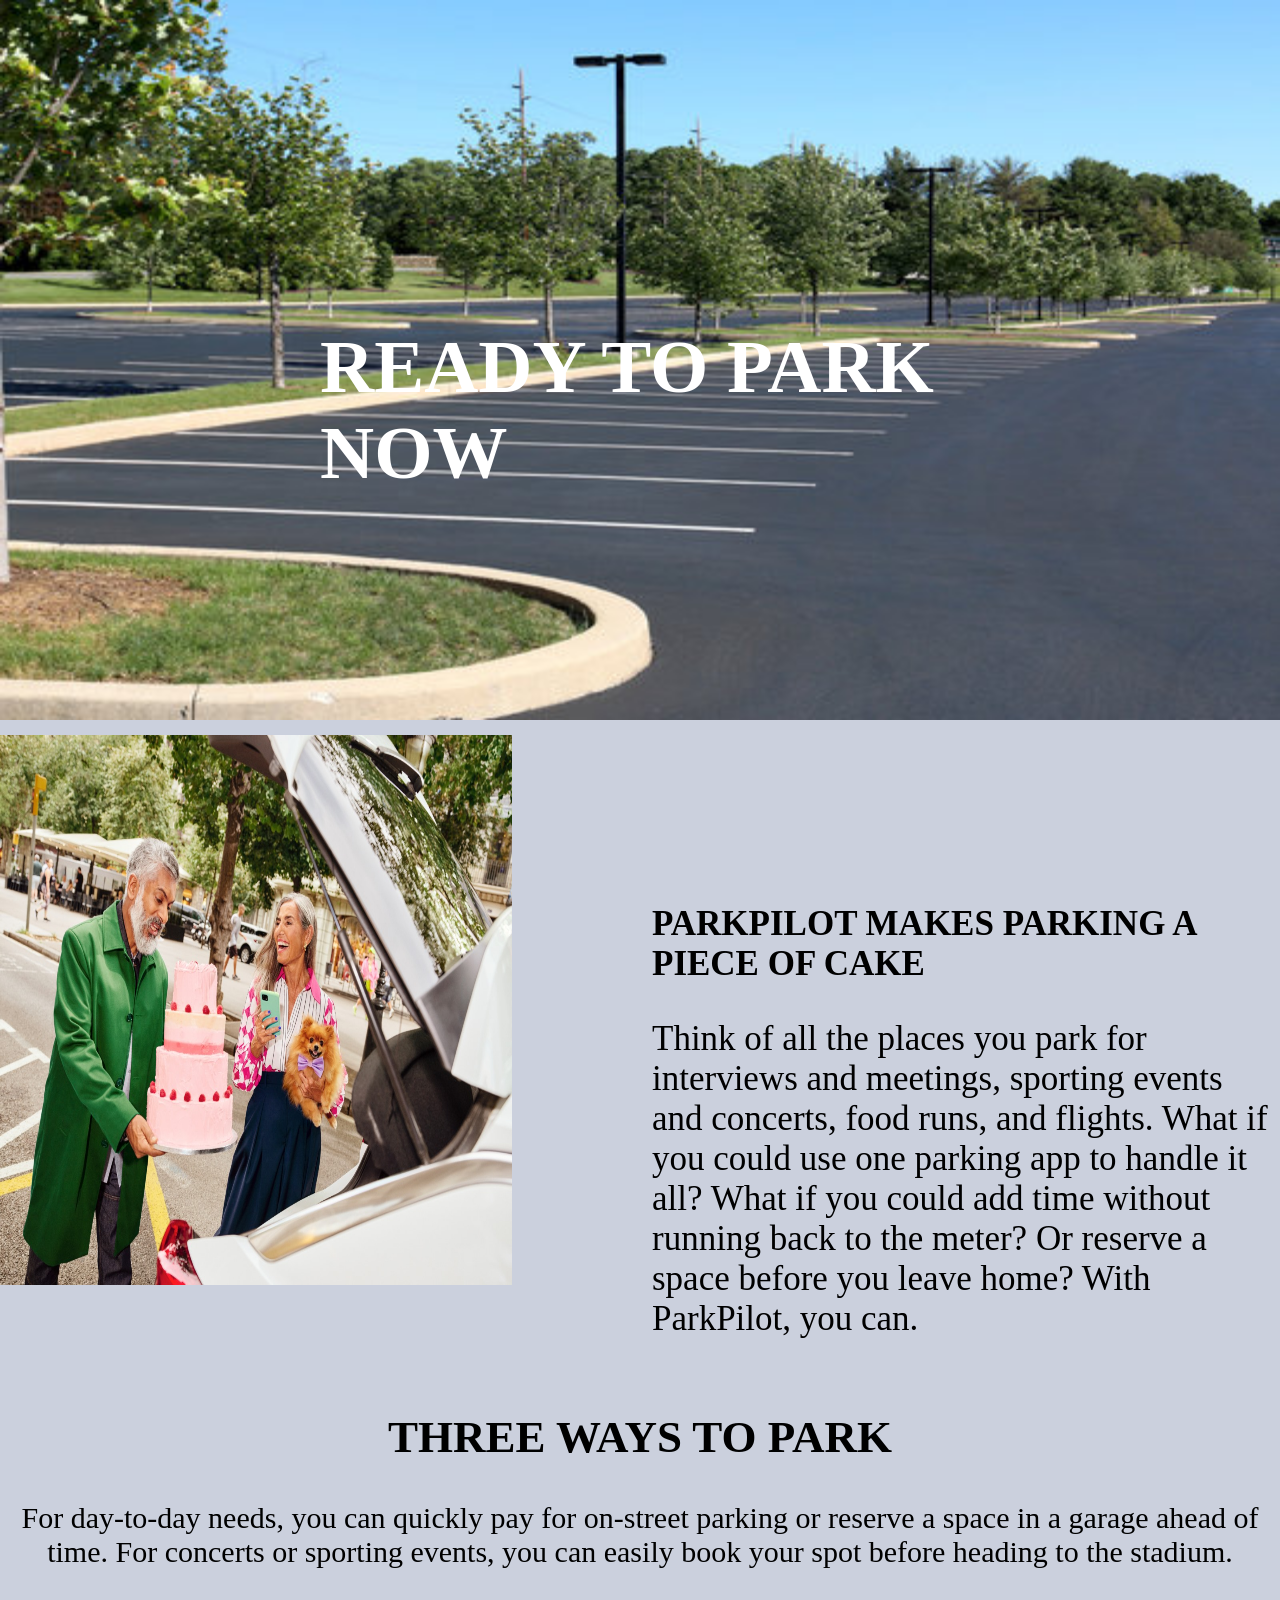
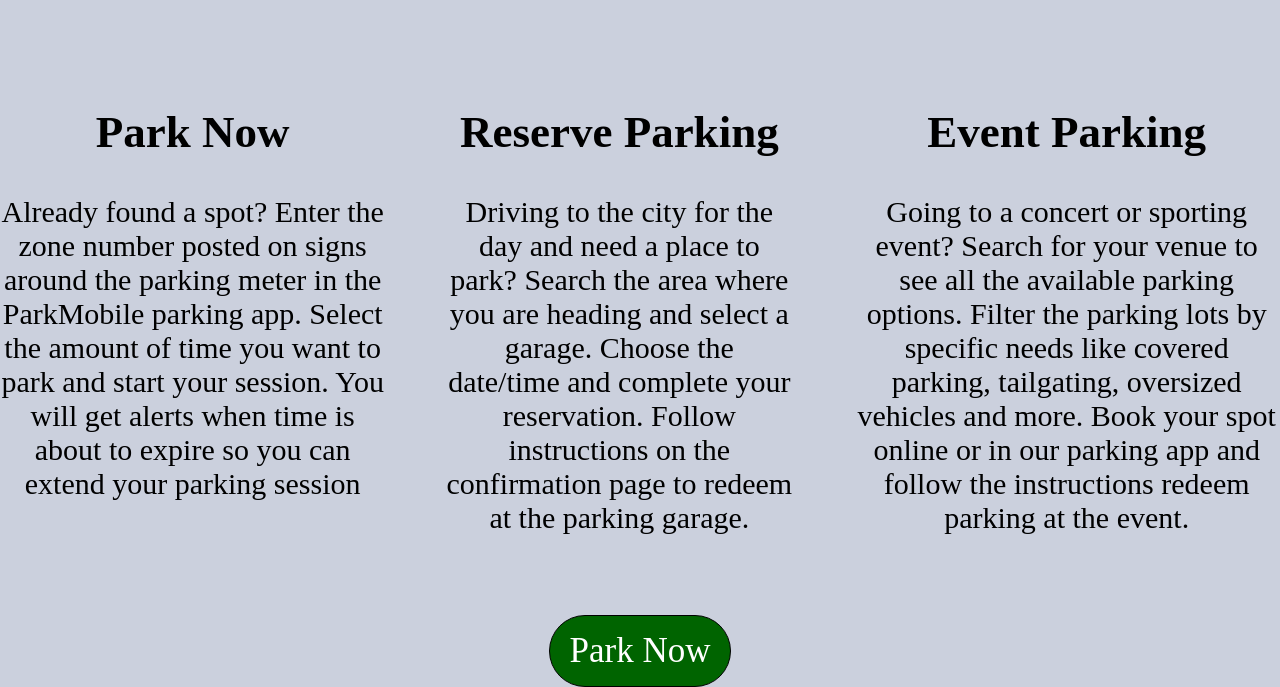
==== Front-End/task-2/about.html @ 46c7918c "Initial commit" ====
<html>
  <head>
    <title>Document</title>
    <link rel="stylesheet" href="style.css" />
  </head>

  <body>
    <div class="aboutSec-1">
      <img
        src="img/360_F_113270995_v0RgIm4UIV0VFJw30vM4ZeptxaeHZOuK.jpg"
        alt=""
      />
      <h1>READY TO PARK NOW</h1>
    </div>

    <div class="aboutSec-2">
      <img
        src="img/WhatsApp Image 2024-05-13 at 02.34.14_1f004443.jpg"
        alt=""
      />

      <div class="textSec-2">
        <h2>PARKPILOT MAKES PARKING A PIECE OF CAKE</h2>
        <p>
          Think of all the places you park for interviews and meetings, sporting
          events and concerts, food runs, and flights. What if you could use one
          parking app to handle it all? What if you could add time without
          running back to the meter? Or reserve a space before you leave home?
          With ParkPilot, you can.
        </p>
      </div>
    </div>

    <div class="textabout">
      <h2>THREE WAYS TO PARK</h2>
      <p>
        For day-to-day needs, you can quickly pay for on-street parking or
        reserve a space in a garage ahead of time. For concerts or sporting
        events, you can easily book your spot before heading to the stadium.
      </p>
    </div>

    <div class="content-box">
      <div>
        <h2>Park Now</h2>
        <p>
          Already found a spot? Enter the zone number posted on signs around the
          parking meter in the ParkMobile parking app. Select the amount of time
          you want to park and start your session. You will get alerts when time
          is about to expire so you can extend your parking session
        </p>
      </div>

      <div>
        <h2>Reserve Parking</h2>
        <p>
          Driving to the city for the day and need a place to park? Search the
          area where you are heading and select a garage. Choose the date/time
          and complete your reservation. Follow instructions on the confirmation
          page to redeem at the parking garage.
        </p>
      </div>

      <div>
        <h2>Event Parking</h2>
        <p>
          Going to a concert or sporting event? Search for your venue to see all
          the available parking options. Filter the parking lots by specific
          needs like covered parking, tailgating, oversized vehicles and more.
          Book your spot online or in our parking app and follow the
          instructions redeem parking at the event.
        </p>
      </div>
    </div>

    <div class="button">
      <a href="form.html" style="text-decoration: none">
        <button class="buttonpark">Park Now</button>
      </a>
    </div>
  </body>
</html>
---- Front-End/task-2/style.css ----
body {
  background-color:#b6bdcfb4;
  
}

.NavPar {
  display: flex;
}

.NavPar a {
  margin-right: 50px;
  margin-top: 10px;
  margin-left: 10px;
  color: black;
  text-decoration: none;
  font-size: 32px;
}

.sec-1{
  position: relative;
}

.Sec-1 img {
  width: 100%;
  height: 550px;
  margin-top: 20px;
}

.Sec-1 h1 {
  position: absolute;
  top: 50%;
  left: 50%;
  transform: translate(-50%, -50%);
  font-size: 80px;
  color: rgb(208, 43, 43);
}

.Sec-2 {
  display: flex;
}

.Sec-2 img {
  width: 600px;
}

.textparkpilot {
  text-align: center;
  margin-top: 200px;
  margin-left: 100px;
  font-size: 25px;
}

.Sec-3 {
  display: flex;
  justify-content: space-around;
}

.Sec-3 img {
  width: 500px;
  height: 400px;
  object-fit: cover;
}

.Sec-3 h3 {
  text-align: center;
  color: rgb(9, 134, 9);
  font-size: 35px;
}




body {
  margin: 0;
}

.aboutSec-1 {
  position: relative;

}

.aboutSec-1 img {
  width: 100%;
  height: 720px;
  margin-bottom: 15px;
  display: block;

}

.aboutSec-1 h1 {
  position: absolute;
  top: 50%;
  left: 50%;
  transform: translate(-50%, -50%);
  font-size: 75px;
  color: white;
}

.aboutSec-2 {
  display: flex;

}

.aboutSec-2 img {
  width: 40%;
  height: 550px;

}

.aboutSec-2 h2 {
  font-size: 35px;
}

.textSec-2 {
  display: block;
  margin-top: 140px;
  margin-left: 140px;
  font-size: 35px;
}


.textabout{
  text-align: center;
  font-size: 30px;
}


.content-box {
  display: flex;
  gap: 60px;

  margin-top: 100px;
  font-size: 30px;
  text-align: center;
}


.button {
  text-align: center;
  margin-top: 50px;

}

.buttonpark {
  background-color: darkgreen;
  color: white;
  font-size: 35px;
  font-family: serif;
  padding: 15px 20px;
  border-radius: 50px;
  border: 1px solid black;
  cursor: pointer;
}

.buttonpark:hover {
  background-color: black;
}




.form-box{
  background-color: #618a9f;
  height: auto;
  margin: 40px auto;
  width: 350px;
  border: 2px solid rgb(0, 0, 0);
  padding: 25px;

}

form {
  display: flex;
  padding: 20px;
  flex-direction: column;


}

label {

  margin-top: 40px;
  font: 20px serif;


}

input {
  width: 70%;
  margin: auto;
  height: 30px;
  margin-top: 20px;
  padding: 5px;
}

.submit {
  margin: 30px auto 0;
  border-radius: 40px;
  font-size: 20px ;
  color: white;
  background-color: rgb(4, 30, 44);
  cursor: pointer;
}


.time input {
  height: 25px;
  width: 120px;
  margin-top: 50px;
}
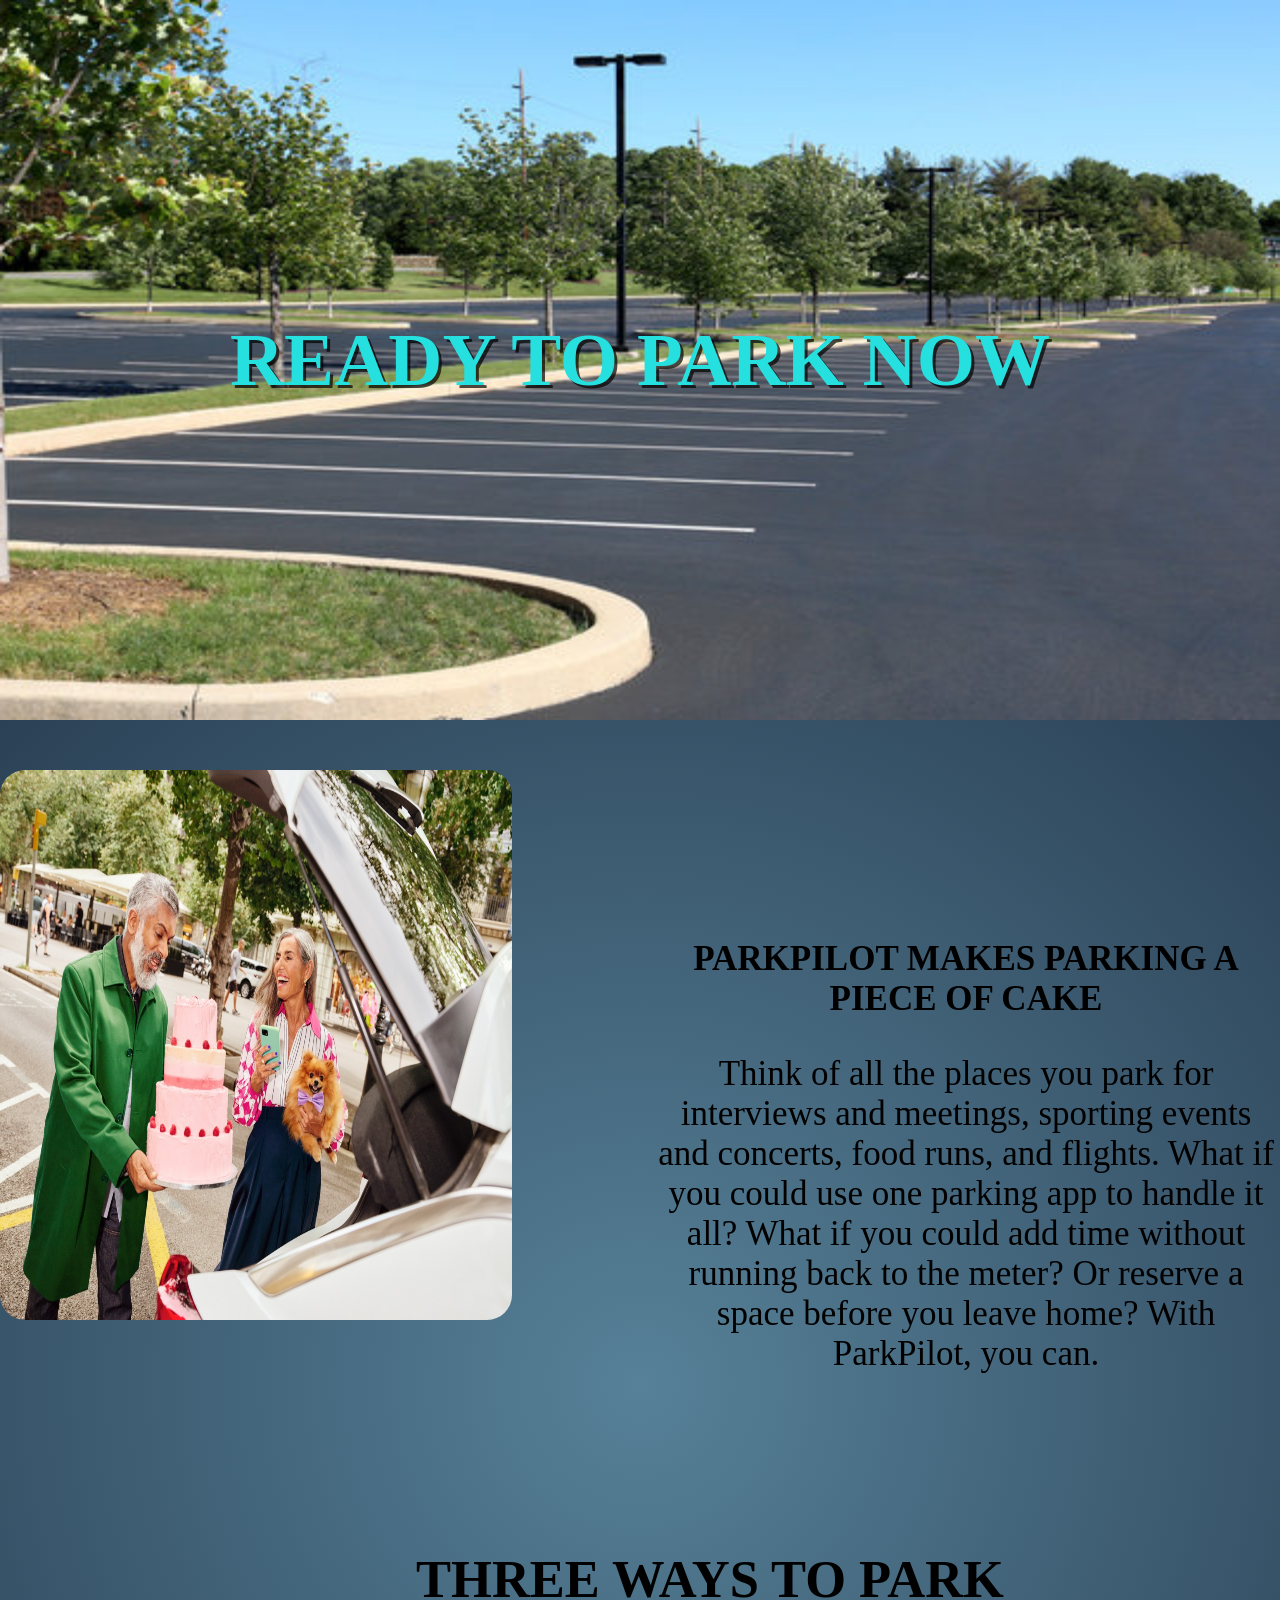
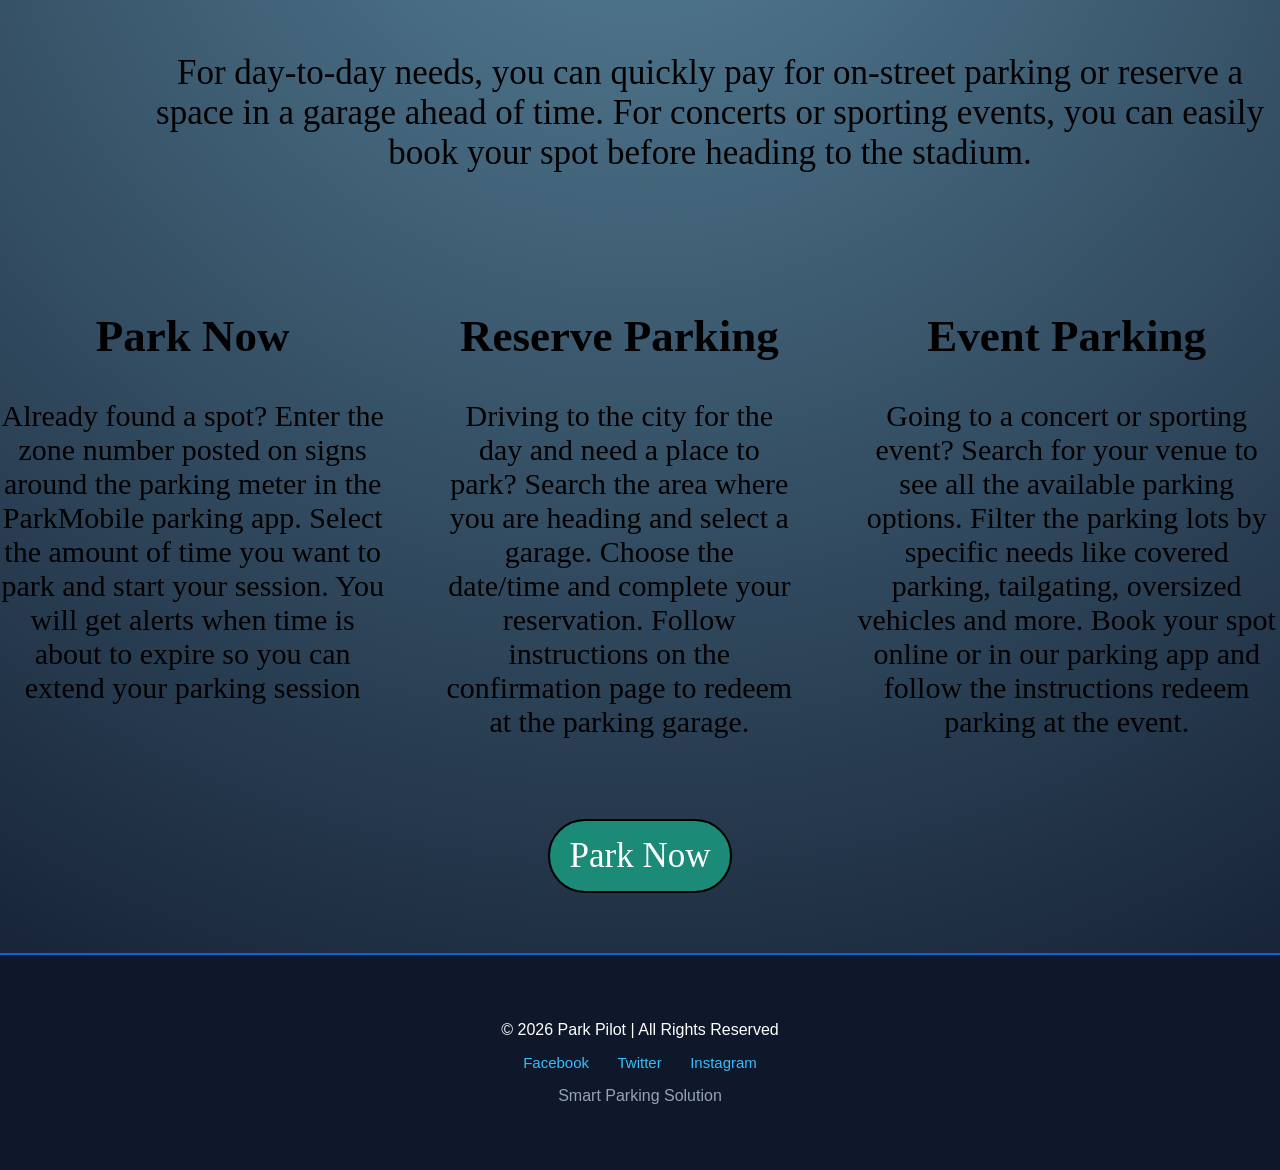
==== commit e67a8d5f: "update task-2" ====
--- a/Front-End/task-2/about.html
+++ b/Front-End/task-2/about.html
@@ -78,5 +78,14 @@
         <button class="buttonpark">Park Now</button>
       </a>
     </div>
+    <footer class="Sec-footer">
+    <p>&copy; 2026 Park Pilot | All Rights Reserved</p>
+    <div class="linksfooter">
+        <a href="#">Facebook</a>
+        <a href="#">Twitter</a>
+        <a href="#">Instagram</a>
+    </div>
+    <p class="footer-s">Smart Parking Solution</p>
+</footer>
   </body>
 </html>
--- a/Front-End/task-2/style.css
+++ b/Front-End/task-2/style.css
@@ -1,39 +1,53 @@
 body {
-  background-color:#b6bdcfb4;
-  
+  background: radial-gradient(circle, #568198 0%, #0f172a 100%); 
 }
 
 .NavPar {
   display: flex;
+  background-color: rgba(59, 76, 108, 0.9);
+  padding: 10px 30px;
+  border-radius: 50px;
+  width: fit-content;
+  margin: 10px;
 }
 
 .NavPar a {
-  margin-right: 50px;
-  margin-top: 10px;
-  margin-left: 10px;
-  color: black;
+  color: white;
   text-decoration: none;
-  font-size: 32px;
-}
-
-.sec-1{
+  margin-right: 25px;
+  font-size: 30px;
+  font-family:cursive;
+  transition: 0.3s;
+}
+
+.NavPar a:hover {
+  color: #38bdf8;
+  transform: scale(1.05);
+}
+
+.Sec-1 {
   position: relative;
+  display: flex;
+  justify-content: center;
+  align-items: center;    
+  margin-top: 20px;
 }
 
 .Sec-1 img {
   width: 100%;
   height: 550px;
-  margin-top: 20px;
+  display: block; 
 }
 
 .Sec-1 h1 {
   position: absolute;
-  top: 50%;
-  left: 50%;
-  transform: translate(-50%, -50%);
-  font-size: 80px;
-  color: rgb(208, 43, 43);
-}
+  margin: 0; 
+  font-size: 90px;
+  color: #166cf6;
+  text-shadow:3px 3px 0px rgba(0, 0, 0, 0.7);
+  pointer-events: none; 
+}
+
 
 .Sec-2 {
   display: flex;
@@ -47,7 +61,8 @@
   text-align: center;
   margin-top: 200px;
   margin-left: 100px;
-  font-size: 25px;
+  color: rgb(255, 255, 255);
+  font-size: 28px;
 }
 
 .Sec-3 {
@@ -58,72 +73,88 @@
 .Sec-3 img {
   width: 500px;
   height: 400px;
+  border-radius: 20px;
   object-fit: cover;
+  transition: transform 0.5s ;
+  cursor: pointer;
+}
+.Sec-3 img:hover {
+  transform: scale(1.1)
 }
 
 .Sec-3 h3 {
   text-align: center;
-  color: rgb(9, 134, 9);
+  color: rgb(74, 221, 241);
+  text-shadow:4px 3px 0px rgba(0, 0, 0, 0.7);
   font-size: 35px;
-}
-
-
-
+  font-weight: bold;
+  border: 4px solid white;
+  border-radius: 15px;
+
+}
+
+h2, p {
+  cursor: pointer;
+  transition: 0.3s;
+}
+
+h2:hover, p:hover {
+  transform: scale(1.04);
+  color: #ffffff;
+  text-shadow:2px 2px 0px rgba(0, 0, 0, 0.7);
+  font-style:oblique;
+}
 
 body {
   margin: 0;
 }
 
-.aboutSec-1 {
+  .aboutSec-1 {
   position: relative;
-
+  display: flex;
+  justify-content: center;
+  align-items: center; 
+  margin-bottom: 50px;
 }
 
 .aboutSec-1 img {
   width: 100%;
   height: 720px;
-  margin-bottom: 15px;
   display: block;
-
 }
 
 .aboutSec-1 h1 {
-  position: absolute;
-  top: 50%;
-  left: 50%;
-  transform: translate(-50%, -50%);
+  position: absolute; 
+  margin: 0; 
   font-size: 75px;
-  color: white;
+  font-weight: bold;
+  color: rgb(38, 224, 224);
+  text-shadow:3px 3px 0px rgba(0, 0, 0, 0.7);
 }
 
 .aboutSec-2 {
   display: flex;
 
 }
+
 
 .aboutSec-2 img {
   width: 40%;
   height: 550px;
-
+  border-radius: 25px;
 }
 
 .aboutSec-2 h2 {
   font-size: 35px;
 }
 
-.textSec-2 {
+.textSec-2,.textabout {
   display: block;
   margin-top: 140px;
   margin-left: 140px;
   font-size: 35px;
-}
-
-
-.textabout{
-  text-align: center;
-  font-size: 30px;
-}
-
+  text-align: center;
+}
 
 .content-box {
   display: flex;
@@ -134,7 +165,6 @@
   text-align: center;
 }
 
-
 .button {
   text-align: center;
   margin-top: 50px;
@@ -142,14 +172,15 @@
 }
 
 .buttonpark {
-  background-color: darkgreen;
+  background-color: rgb(27, 138, 118);
   color: white;
   font-size: 35px;
   font-family: serif;
   padding: 15px 20px;
   border-radius: 50px;
-  border: 1px solid black;
+  border: 2px solid rgb(0, 0, 0);
   cursor: pointer;
+  transition: 0.3s;
 }
 
 .buttonpark:hover {
@@ -158,53 +189,153 @@
 
 
 
-
-.form-box{
-  background-color: #618a9f;
-  height: auto;
+  .form-body {
+  background-color: #0f172a; 
+  
+}
+
+.form-box {
+  background-color: #243b47; 
   margin: 40px auto;
-  width: 350px;
-  border: 2px solid rgb(0, 0, 0);
-  padding: 25px;
-
-}
+  width: 450px;
+  padding: 40px;
+  border-radius: 15px;
+  border: 4px solid #94a3b8; 
+  display: block;
+  box-shadow: 0 10px 30px rgba(0,0,0,0.5);
+}
+
 
 form {
   display: flex;
-  padding: 20px;
   flex-direction: column;
-
-
 }
 
 label {
-
+  color: #ffffff;
+  font-weight: 500;
+  margin-top: 20px;
+  font-size: 20px;
+  font-weight: bolder;
+  
+  
+}
+
+input, textarea{
+  height: 35px;
+  margin-top: 10px;
+  border-radius: 5px;
+  border: none;
+  padding: 0 10px;
+}
+textarea {
+  resize: none
+}
+
+input:hover {
+  border: 2px solid #000000;
+  transform: scale(1.1);
+  transition: 0.5s;
+}
+
+.time {
+  display: flex;
+  flex-direction: column;
+}
+.time input {
+  width: 48%; 
+}
+
+.submit {
   margin-top: 40px;
-  font: 20px serif;
-
-
-}
-
-input {
-  width: 70%;
-  margin: auto;
-  height: 30px;
-  margin-top: 20px;
-  padding: 5px;
-}
-
-.submit {
-  margin: 30px auto 0;
-  border-radius: 40px;
-  font-size: 20px ;
-  color: white;
-  background-color: rgb(4, 30, 44);
+  height: 45px;
+  width: 150px;
+  align-self: center;
+  border-radius: 25px;
+  border: none;
+  background: white;
+  color: #2e1a4d;
+  font-weight: bold;
+  font-size: 20px;
   cursor: pointer;
-}
-
-
-.time input {
-  height: 25px;
-  width: 120px;
-  margin-top: 50px;
-}+  transition: 0.3s;
+}
+
+.submit:hover {
+  background: #00edf17d;
+  transform: scale(1.2);
+}
+
+
+
+
+.Sec-footer {
+    background: #0f172a;
+    color: white;
+    text-align: center;
+    padding: 50px 0;
+    margin-top: 60px;
+    border-top: 2px solid rgb(8, 101, 222);
+    font-family: sans-serif;
+}
+
+.Sec-footer p {
+    font-size: 16px;
+    margin-bottom: 15px;
+}
+
+.linksfooter {
+    margin-bottom: 15px;
+}
+
+.linksfooter a {
+    color: #38bdf8;
+    text-decoration: none;
+    margin: 0 12px;
+    font-size: 15px;
+    transition: 0.3s ease;
+}
+
+.linksfooter a:hover {
+    color: white;
+    text-decoration: underline;
+}
+
+.footer-s {
+    font-size: 13px;
+    color: #94a3b8;
+    margin-top: 15px;
+    display: block;
+}
+
+
+
+
+@media screen and (min-width: 992px) and (max-width: 1200px) {
+    .Sec-1 h1 { font-size: 80px; }
+    .NavPar { width: 50%; }
+}
+
+
+@media screen and (min-width: 786px) and (max-width: 992px) {
+    .Sec-1 h1 { font-size: 70px; }
+    .NavPar { width: 60%; }
+}
+
+
+@media screen and (min-width: 576px) and (max-width: 786px) {
+    .Sec-1 h1 { font-size: 55px; }
+    .NavPar { width: 80%; }
+    .NavPar a { font-size: 20px; }
+}
+
+
+@media screen and (max-width: 576px) {
+    .Sec-1 h1 { font-size: 40px; }
+    .NavPar { 
+        width: 95%; 
+        padding: 10px; 
+        justify-content: center; 
+    }
+    .NavPar a { font-size: 15px; margin-right: 10px; }
+}
